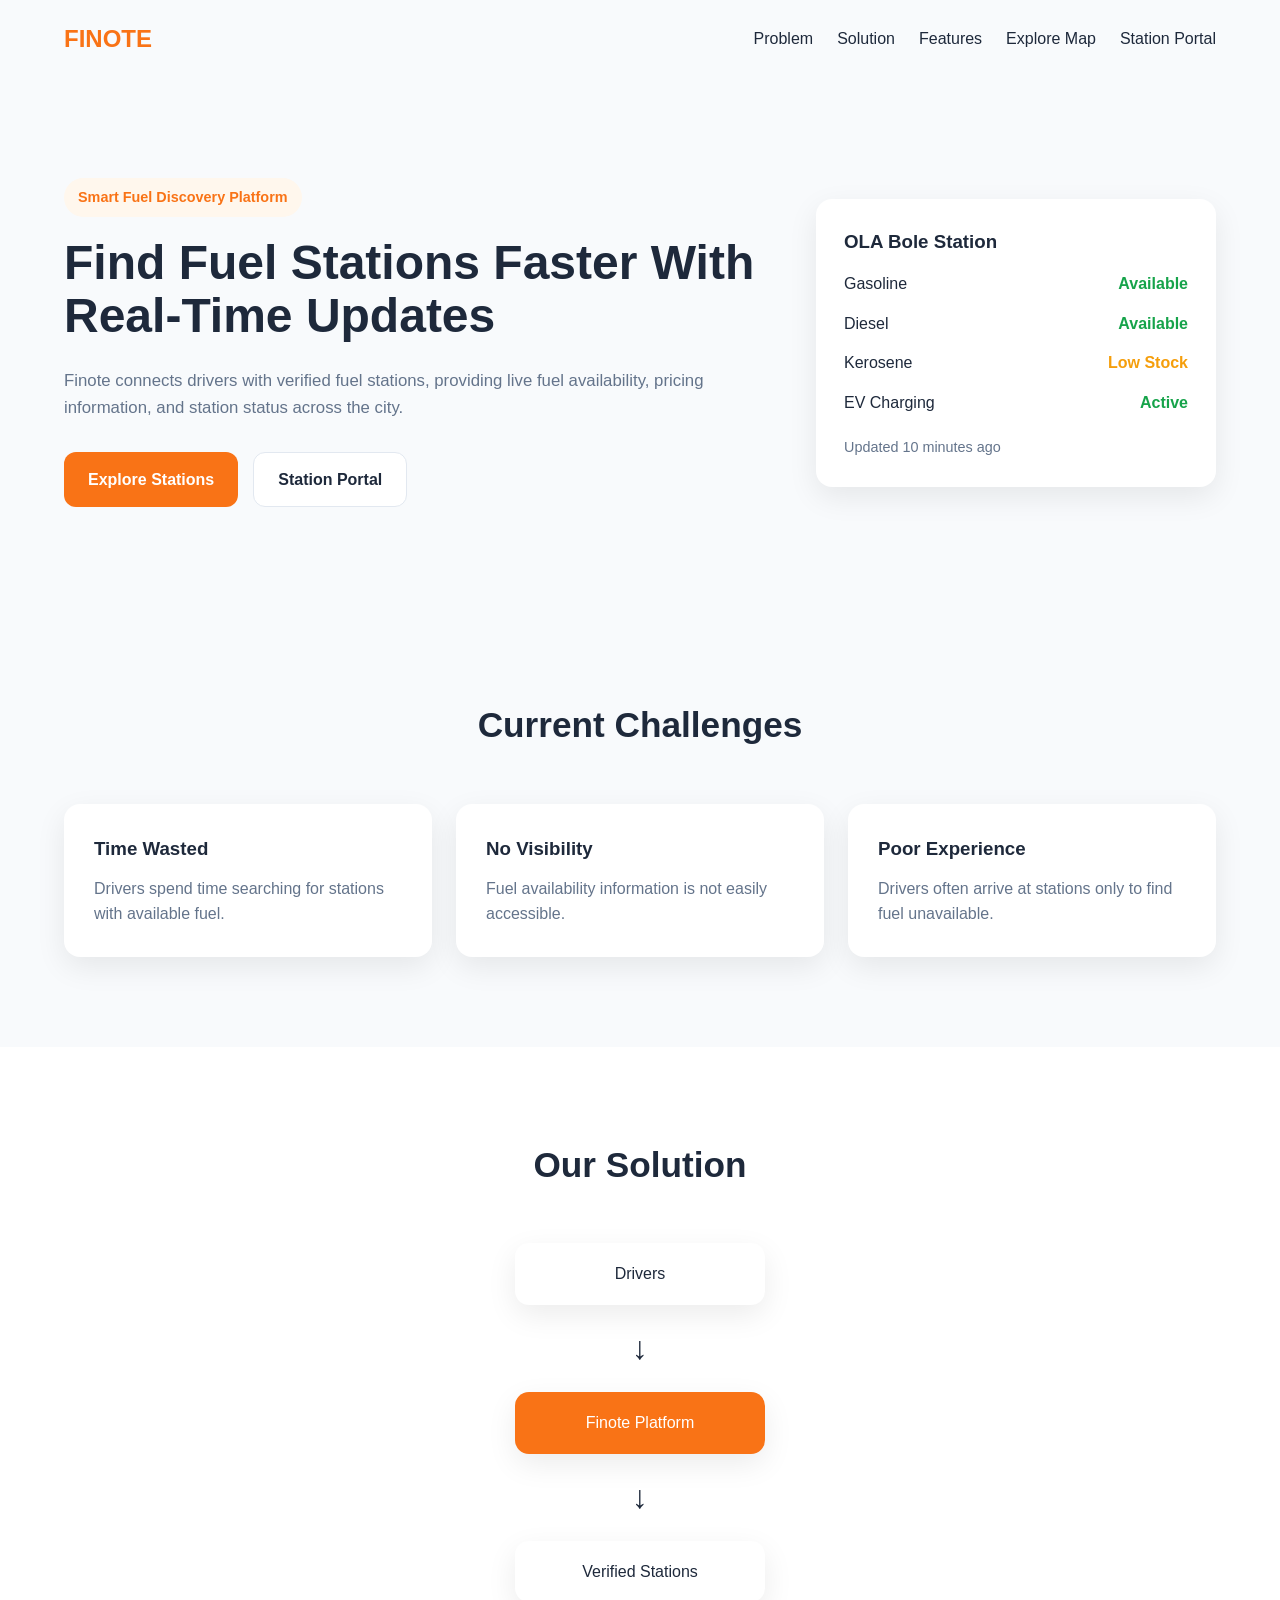
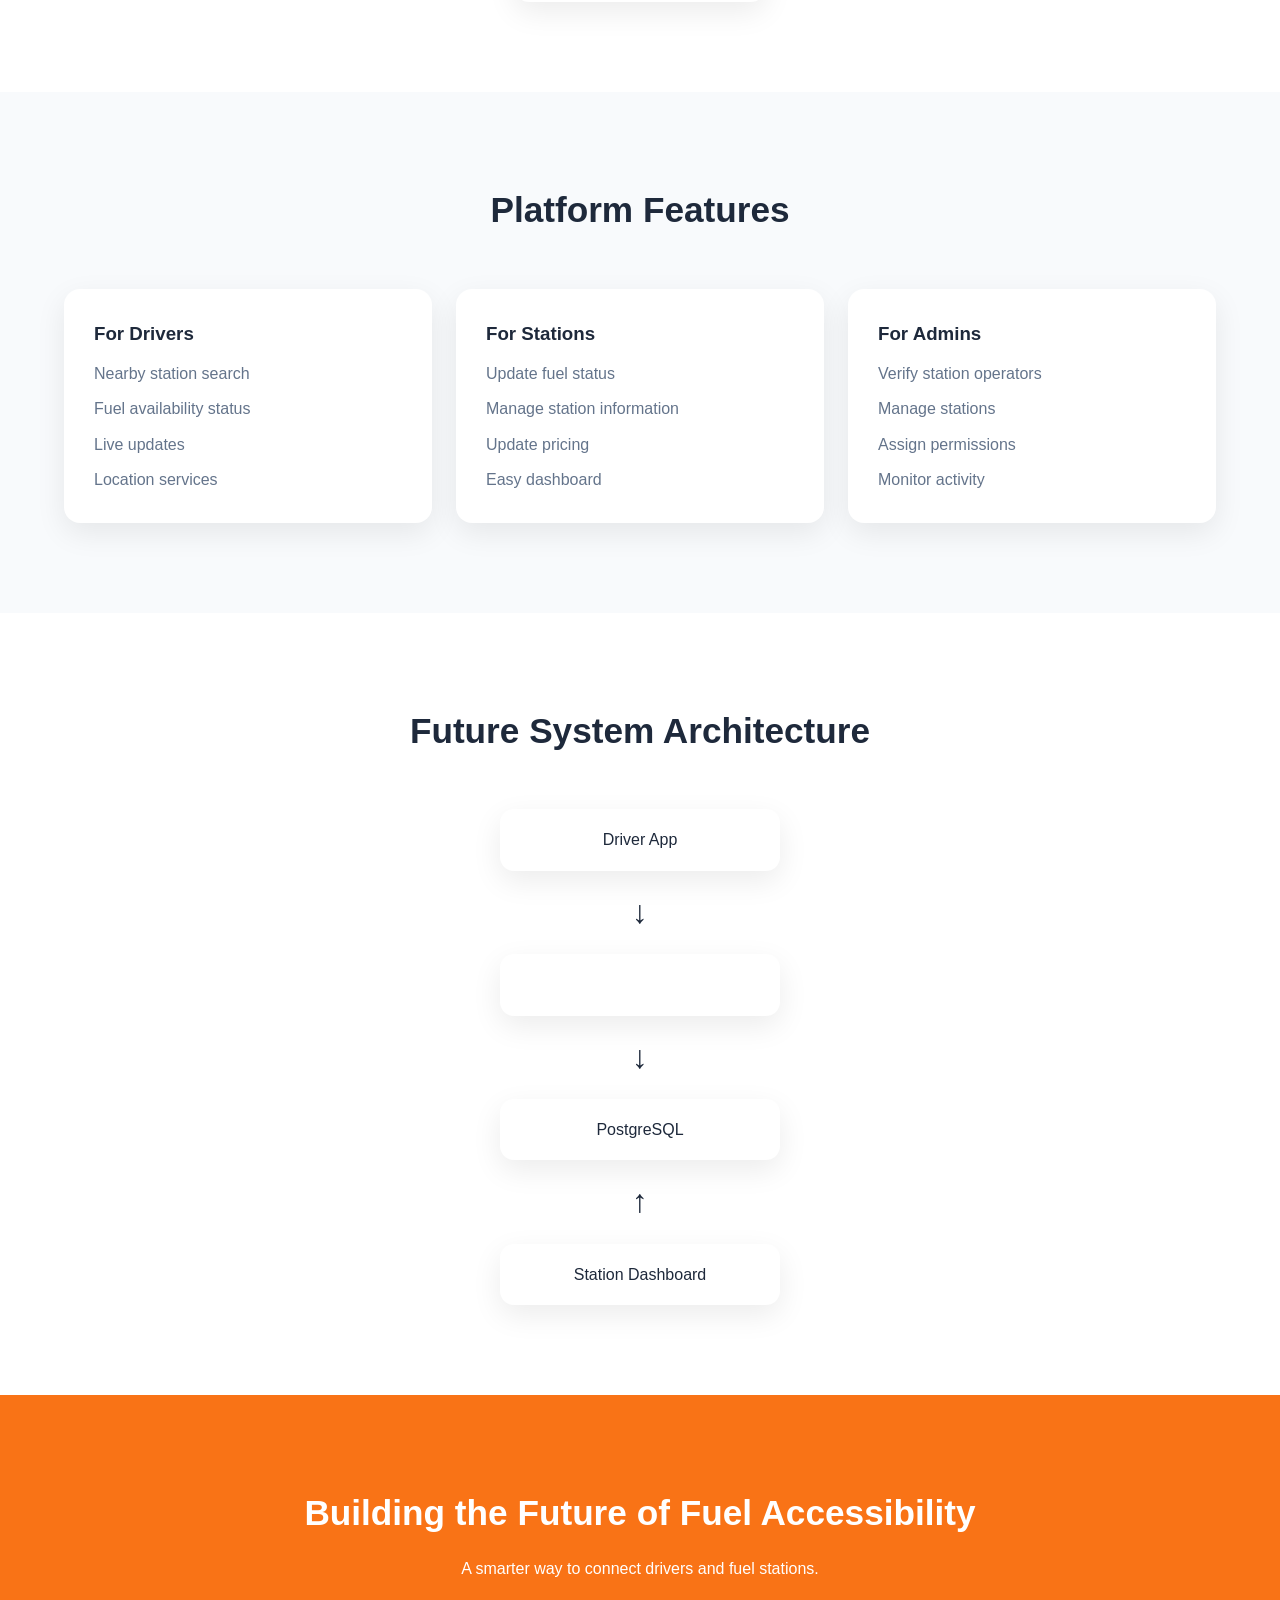
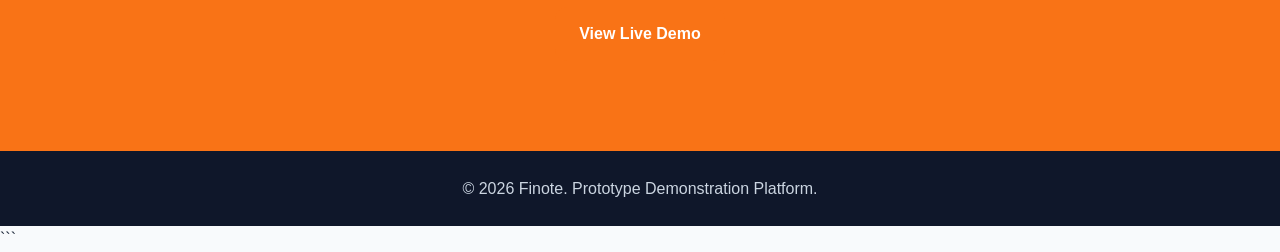
==== index.html @ 9a4e3122 "building the finote demo" ====
<!DOCTYPE html>

<html lang="en">
<head>
    <meta charset="UTF-8">
    <meta name="viewport" content="width=device-width, initial-scale=1.0">
    <title>Finote - Real-Time Fuel Availability Platform</title>


<link rel="stylesheet" href="css/style.css">


</head>
<body>


<!-- Navbar -->
<header class="navbar">
    <div class="container nav-container">

        <div class="logo">
            FINOTE
        </div>

        <nav class="nav-links">
            <a href="#problem">Problem</a>
            <a href="#solution">Solution</a>
            <a href="#features">Features</a>
            <a href="map.html">Explore Map</a>
            <a href="station-login.html">Station Portal</a>
        </nav>

    </div>
</header>

<!-- Hero Section -->
<section class="hero">

    <div class="container hero-content">

        <div class="hero-text">

            <span class="badge">
                Smart Fuel Discovery Platform
            </span>

            <h1>
                Find Fuel Stations Faster With Real-Time Updates
            </h1>

            <p>
                Finote connects drivers with verified fuel stations,
                providing live fuel availability, pricing information,
                and station status across the city.
            </p>

            <div class="hero-buttons">
                <a href="map.html" class="btn-primary">
                    Explore Stations
                </a>

                <a href="station-login.html" class="btn-secondary">
                    Station Portal
                </a>
            </div>

        </div>

        <div class="hero-card">

            <h3>OLA Bole Station</h3>

            <div class="status-item">
                <span>Gasoline</span>
                <span class="available">Available</span>
            </div>

            <div class="status-item">
                <span>Diesel</span>
                <span class="available">Available</span>
            </div>

            <div class="status-item">
                <span>Kerosene</span>
                <span class="low-stock">Low Stock</span>
            </div>

            <div class="status-item">
                <span>EV Charging</span>
                <span class="available">Active</span>
            </div>

            <p class="last-update">
                Updated 10 minutes ago
            </p>

        </div>

    </div>

</section>

<!-- Problem Section -->
<section id="problem" class="section">

    <div class="container">

        <h2>Current Challenges</h2>

        <div class="card-grid">

            <div class="card">
                <h3>Time Wasted</h3>
                <p>
                    Drivers spend time searching for stations with available fuel.
                </p>
            </div>

            <div class="card">
                <h3>No Visibility</h3>
                <p>
                    Fuel availability information is not easily accessible.
                </p>
            </div>

            <div class="card">
                <h3>Poor Experience</h3>
                <p>
                    Drivers often arrive at stations only to find fuel unavailable.
                </p>
            </div>

        </div>

    </div>

</section>

<!-- Solution -->
<section id="solution" class="section light-section">

    <div class="container">

        <h2>Our Solution</h2>

        <div class="workflow">

            <div class="workflow-box">
                Drivers
            </div>

            <div class="arrow">↓</div>

            <div class="workflow-box highlight">
                Finote Platform
            </div>

            <div class="arrow">↓</div>

            <div class="workflow-box">
                Verified Stations
            </div>

        </div>

    </div>

</section>

<!-- Features -->
<section id="features" class="section">

    <div class="container">

        <h2>Platform Features</h2>

        <div class="card-grid">

            <div class="card">
                <h3>For Drivers</h3>

                <ul>
                    <li>Nearby station search</li>
                    <li>Fuel availability status</li>
                    <li>Live updates</li>
                    <li>Location services</li>
                </ul>
            </div>

            <div class="card">
                <h3>For Stations</h3>

                <ul>
                    <li>Update fuel status</li>
                    <li>Manage station information</li>
                    <li>Update pricing</li>
                    <li>Easy dashboard</li>
                </ul>
            </div>

            <div class="card">
                <h3>For Admins</h3>

                <ul>
                    <li>Verify station operators</li>
                    <li>Manage stations</li>
                    <li>Assign permissions</li>
                    <li>Monitor activity</li>
                </ul>
            </div>

        </div>

    </div>

</section>

<!-- Architecture -->
<section class="section light-section">

    <div class="container">

        <h2>Future System Architecture</h2>

        <div class="architecture">

            <div class="arch-box">
                Driver App
            </div>

            <div class="arch-arrow">↓</div>

            <div class="arch-box highlight">
                Django REST API
            </div>

            <div class="arch-arrow">↓</div>

            <div class="arch-box">
                PostgreSQL
            </div>

            <div class="arch-arrow">↑</div>

            <div class="arch-box">
                Station Dashboard
            </div>

        </div>

    </div>

</section>

<!-- CTA -->
<section class="cta">

    <div class="container">

        <h2>
            Building the Future of Fuel Accessibility
        </h2>

        <p>
            A smarter way to connect drivers and fuel stations.
        </p>

        <a href="map.html" class="btn-primary">
            View Live Demo
        </a>

    </div>

</section>

<!-- Footer -->
<footer class="footer">
    <div class="container">
        <p>
            © 2026 Finote. Prototype Demonstration Platform.
        </p>
    </div>
</footer>
```

</body>
</html>
---- css/style.css ----
/* =========================
RESET
========================= */

*{
margin:0;
padding:0;
box-sizing:border-box;
}

html{
scroll-behavior:smooth;
}

body{
font-family:Inter, Arial, sans-serif;
background:#f8fafc;
color:#1e293b;
line-height:1.6;
}

a{
text-decoration:none;
color:inherit;
}

ul{
list-style:none;
}

img{
max-width:100%;
}

/* =========================
VARIABLES
========================= */

:root{
--primary:#f97316;
--primary-dark:#ea580c;


--success:#16a34a;
--warning:#f59e0b;
--danger:#dc2626;

--white:#ffffff;
--border:#e2e8f0;
--gray:#64748b;

--bg:#f8fafc;
--card:#ffffff;

--shadow:0 10px 30px rgba(0,0,0,.08);
--radius:16px;


}

/* =========================
GLOBAL
========================= */

.container{
width:min(1200px,90%);
margin:auto;
}

.section{
padding:90px 0;
}

.light-section{
background:white;
}

h1{
font-size:3rem;
line-height:1.1;
}

h2{
font-size:2.2rem;
text-align:center;
margin-bottom:50px;
}

h3{
margin-bottom:12px;
}

p{
color:var(--gray);
}

/* =========================
BUTTONS
========================= */

.btn-primary{
display:inline-flex;
align-items:center;
justify-content:center;


padding:14px 24px;

background:var(--primary);
color:white;

border:none;
border-radius:12px;

font-weight:600;

transition:.3s;
cursor:pointer;


}

.btn-primary:hover{
background:var(--primary-dark);
}

.btn-secondary{
display:inline-flex;
align-items:center;
justify-content:center;


padding:14px 24px;

border:1px solid var(--border);

background:white;
border-radius:12px;

font-weight:600;


}

.btn-secondary:hover

/* =========================
NAVBAR
========================= */

.navbar{
background:white;
border-bottom:1px solid var(--border);


position:sticky;
top:0;
z-index:100;


}

.nav-container{
display:flex;
align-items:center;
justify-content:space-between;


padding:20px 0;


}

.logo{
font-size:1.5rem;
font-weight:800;
color:var(--primary);
}

.nav-links{
display:flex;
align-items:center;
gap:24px;
}

.nav-links a{
font-weight:500;
}

/* =========================
HERO
========================= */

.hero{
padding:100px 0;
}

.hero-content{
display:grid;
grid-template-columns:1fr 400px;
gap:60px;
align-items:center;
}

.badge{
display:inline-block;


padding:8px 14px;

background:#fff7ed;
color:var(--primary);

border-radius:999px;

font-size:.9rem;
font-weight:600;

margin-bottom:20px;


}

.hero-text p{
margin:25px 0;
font-size:1.05rem;
}

.hero-buttons{
display:flex;
gap:15px;
margin-top:30px;
}

.hero-card{
background:white;
padding:28px;
border-radius:var(--radius);
box-shadow:var(--shadow);
}

.status-item{
display:flex;
justify-content:space-between;
margin:14px 0;
}

.available{
color:var(--success);
font-weight:600;
}

.low-stock{
color:var(--warning);
font-weight:600;
}

.last-update{
margin-top:20px;
font-size:.9rem;
}

/* =========================
CARDS
========================= */

.card-grid{
display:grid;
grid-template-columns:repeat(3,1fr);
gap:24px;
}

.card{
background:white;
padding:30px;
border-radius:var(--radius);
box-shadow:var(--shadow);
}

.card ul{
display:flex;
flex-direction:column;
gap:10px;
}

.card li{
color:var(--gray);
}

/* =========================
WORKFLOW
========================= */

.workflow{
display:flex;
flex-direction:column;
align-items:center;
gap:18px;
}

.workflow-box{
background:white;
padding:18px 30px;
border-radius:14px;
box-shadow:var(--shadow);
min-width:250px;
text-align:center;
}

.highlight{
background:var(--primary);
color:white;
}

.arrow{
font-size:2rem;
}

/* =========================
ARCHITECTURE
========================= */

.architecture{
display:flex;
flex-direction:column;
align-items:center;
gap:16px;
}

.arch-box{
min-width:280px;


background:white;

padding:18px 24px;

text-align:center;

border-radius:14px;

box-shadow:var(--shadow);


}

.arch-arrow{
font-size:2rem;
}

/* =========================
CTA
========================= */

.cta{
background:var(--primary);
color:white;


text-align:center;

padding:90px 20px;


}

.cta h2{
color:white;
margin-bottom:15px;
}

.cta p{
color:white;
margin-bottom:25px;
}

/* =========================
FOOTER
========================= */

.footer{
background:#0f172a;
color:white;
text-align:center;
padding:25px;
}

.footer p{
color:#cbd5e1;
}

/* =========================
AUTH PAGES
========================= */

.auth-page{
min-height:100vh;


display:flex;
justify-content:center;
align-items:center;

padding:40px 20px;


}

.auth-card,
.register-card{
width:100%;
max-width:650px;


background:white;

padding:40px;

border-radius:20px;

box-shadow:var(--shadow);


}

.auth-card h1,
.register-card h1{
margin:20px 0 10px;
}

.form-group{
margin-top:18px;
}

.form-group label{
display:block;
margin-bottom:8px;
font-weight:600;
}

.form-group input,
.form-group select{
width:100%;


padding:14px;

border:1px solid var(--border);

border-radius:12px;

font-size:1rem;


}

.auth-card button,
.register-card button{
width:100%;
margin-top:24px;
}

.auth-footer{
margin-top:20px;
text-align:center;
}

/* =========================
PAGE HEADER
========================= */

.page-header{
margin-bottom:35px;
}

.page-header h1{
font-size:2rem;
margin-bottom:10px;
}

/* =========================
RESPONSIVE
========================= */

@media(max-width:992px){


.hero-content{
    grid-template-columns:1fr;
}

.card-grid{
    grid-template-columns:1fr;
}


}

@media(max-width:768px){


h1{
    font-size:2.2rem;
}

h2{
    font-size:1.8rem;
}

.nav-container{
    flex-direction:column;
    gap:20px;
}

.nav-links{
    flex-wrap:wrap;
    justify-content:center;
}

.hero-buttons{
    flex-direction:column;
}


}
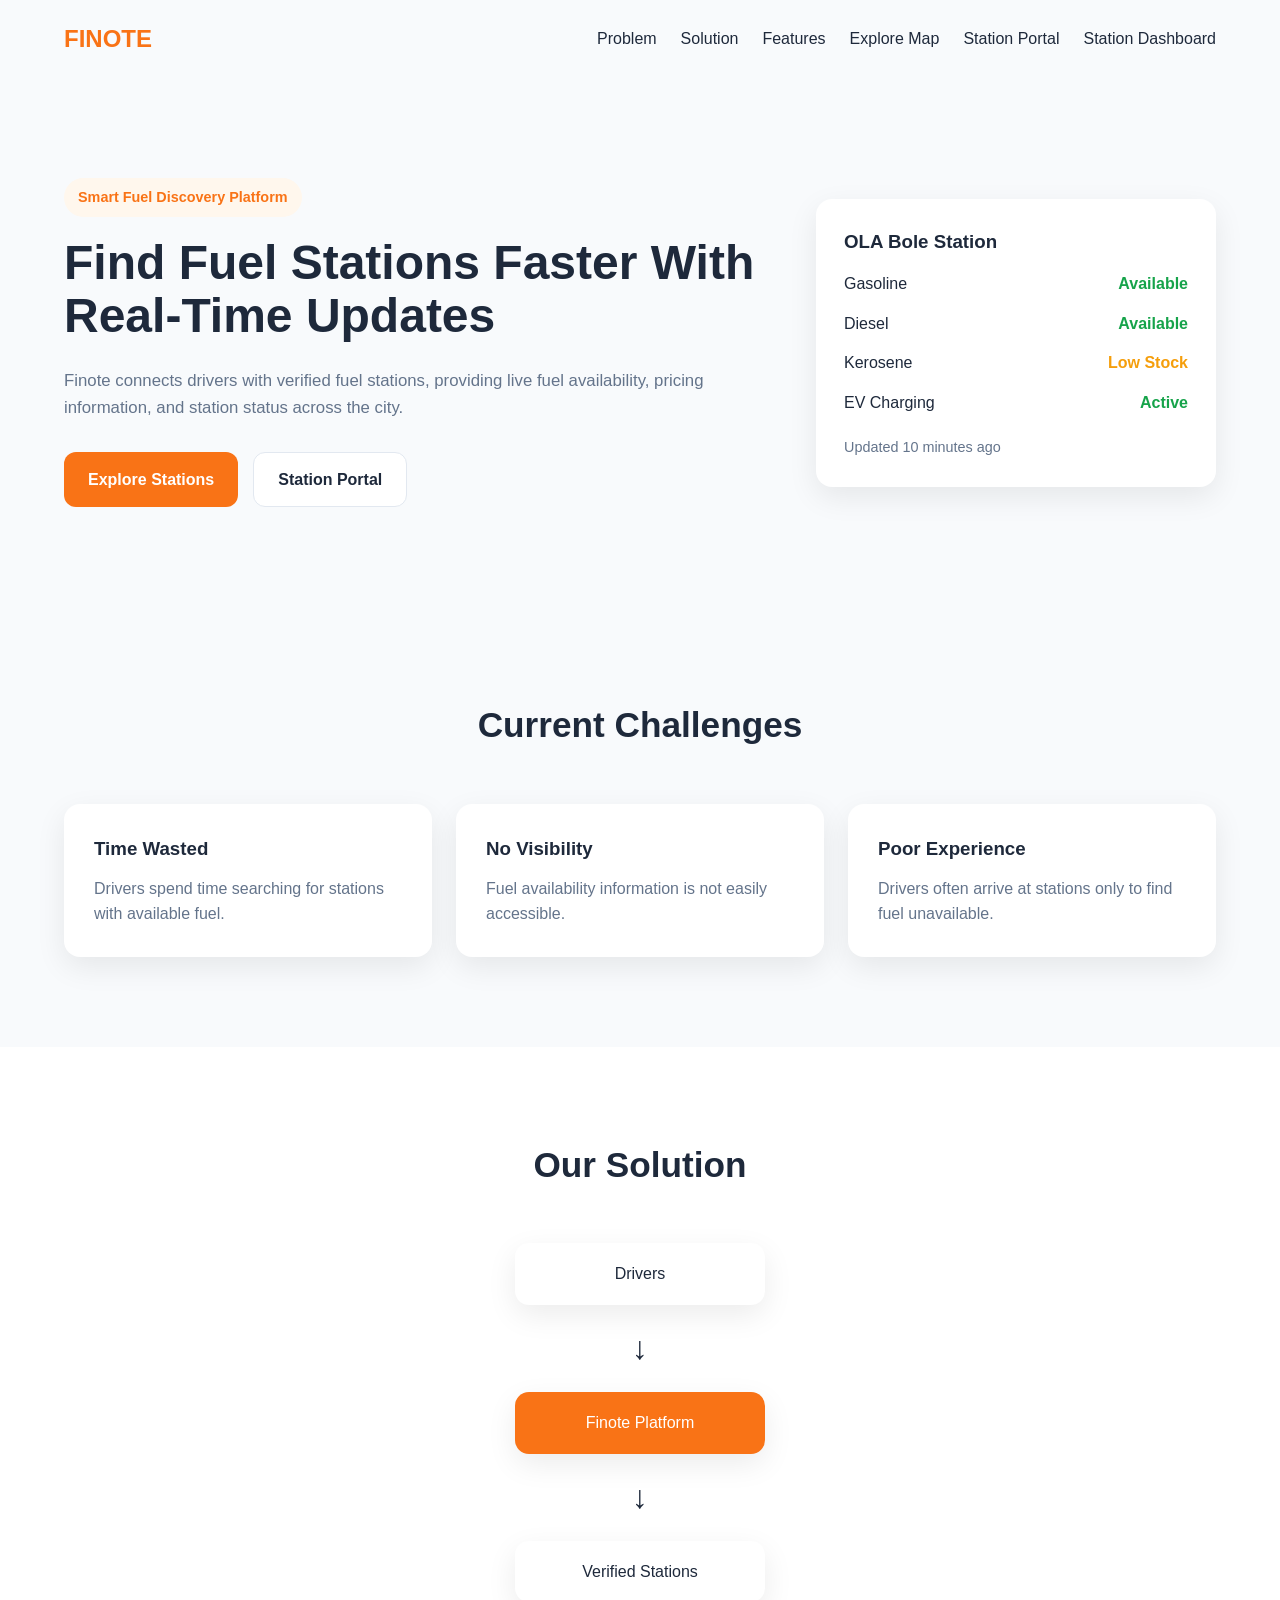
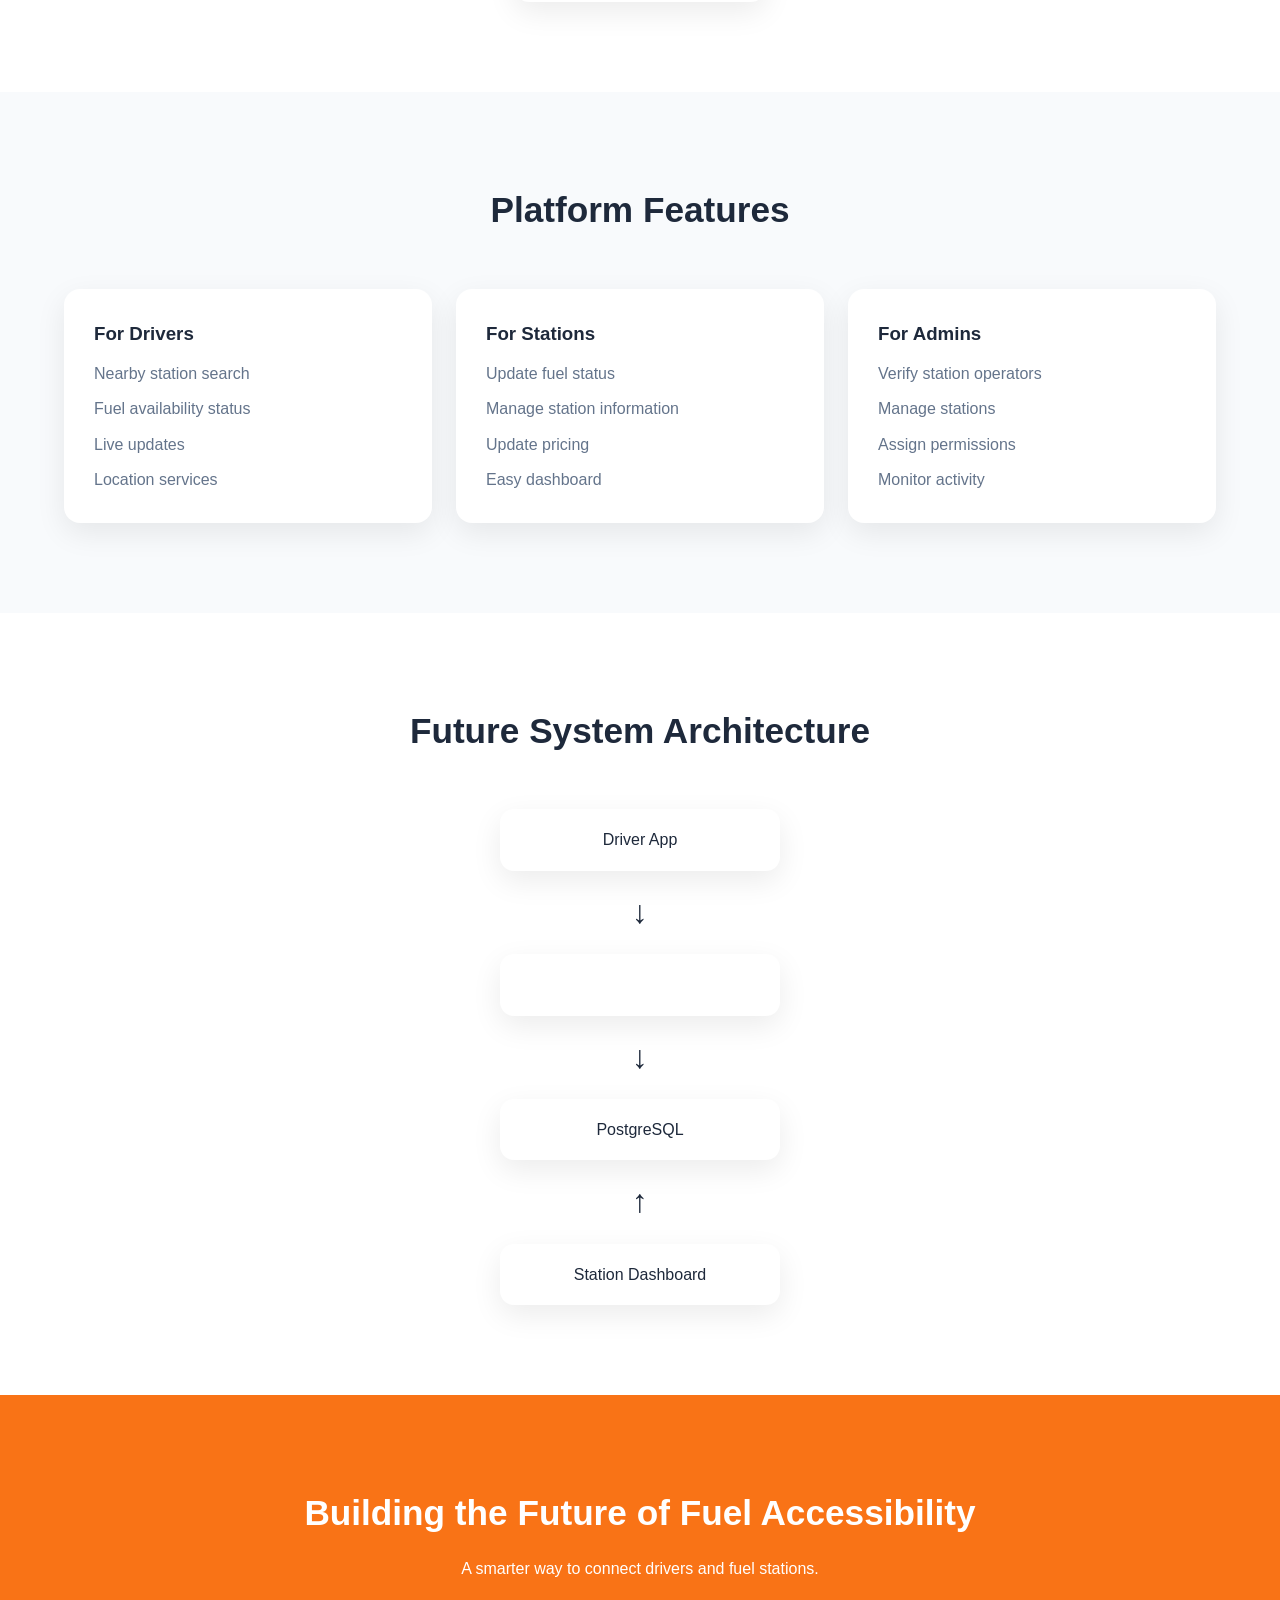
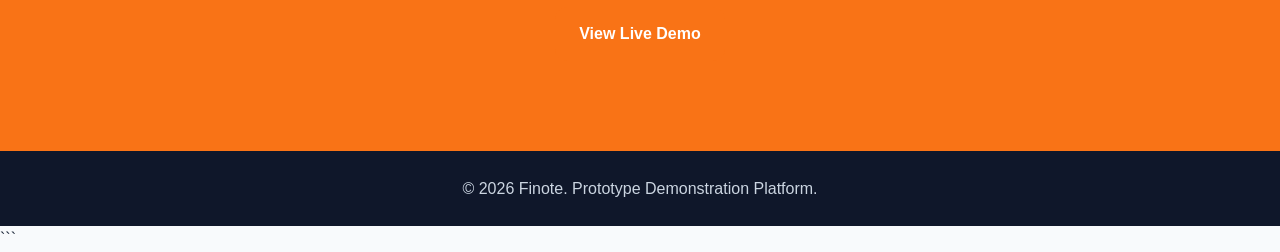
==== commit 1bd911ee: "feat:updating the uis" ====
--- a/index.html
+++ b/index.html
@@ -28,6 +28,7 @@
             <a href="#features">Features</a>
             <a href="map.html">Explore Map</a>
             <a href="station-login.html">Station Portal</a>
+             <a href="station-dashboard.html">Station Dashboard</a>
         </nav>
 
     </div>
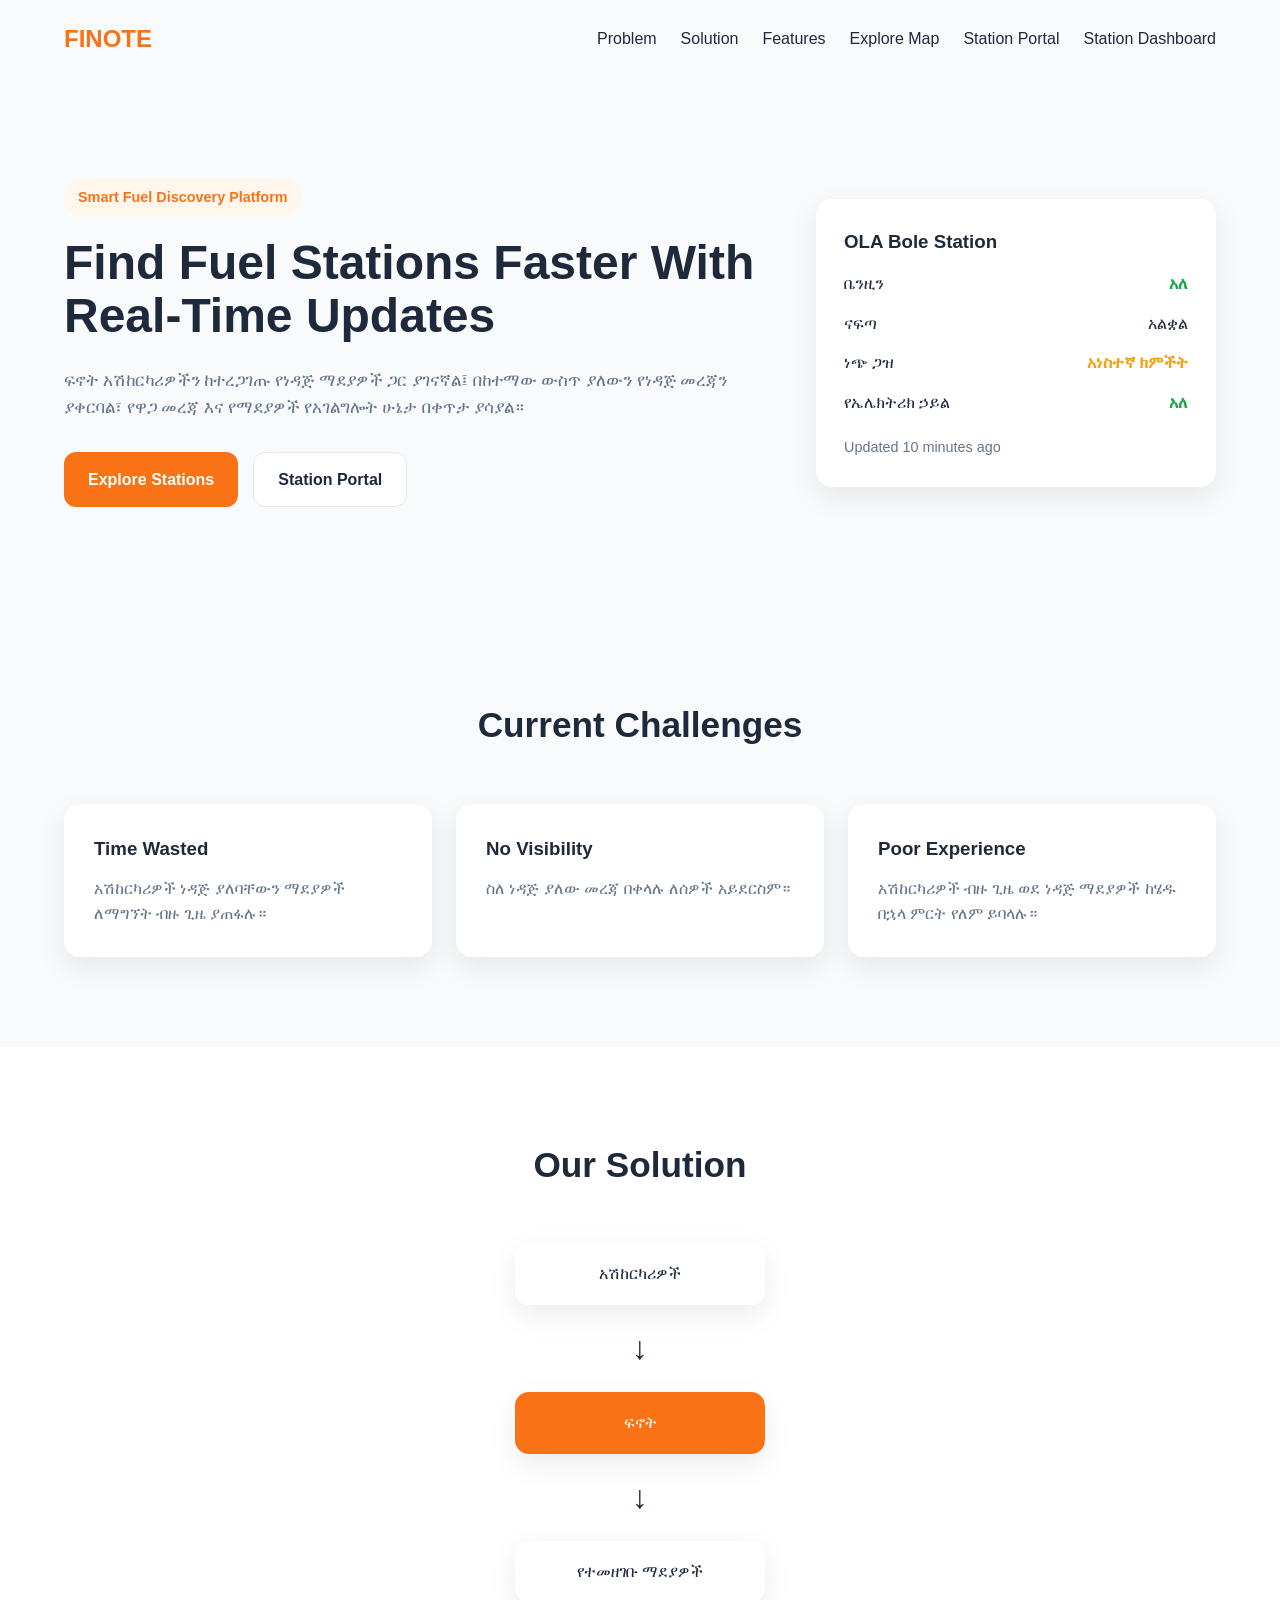
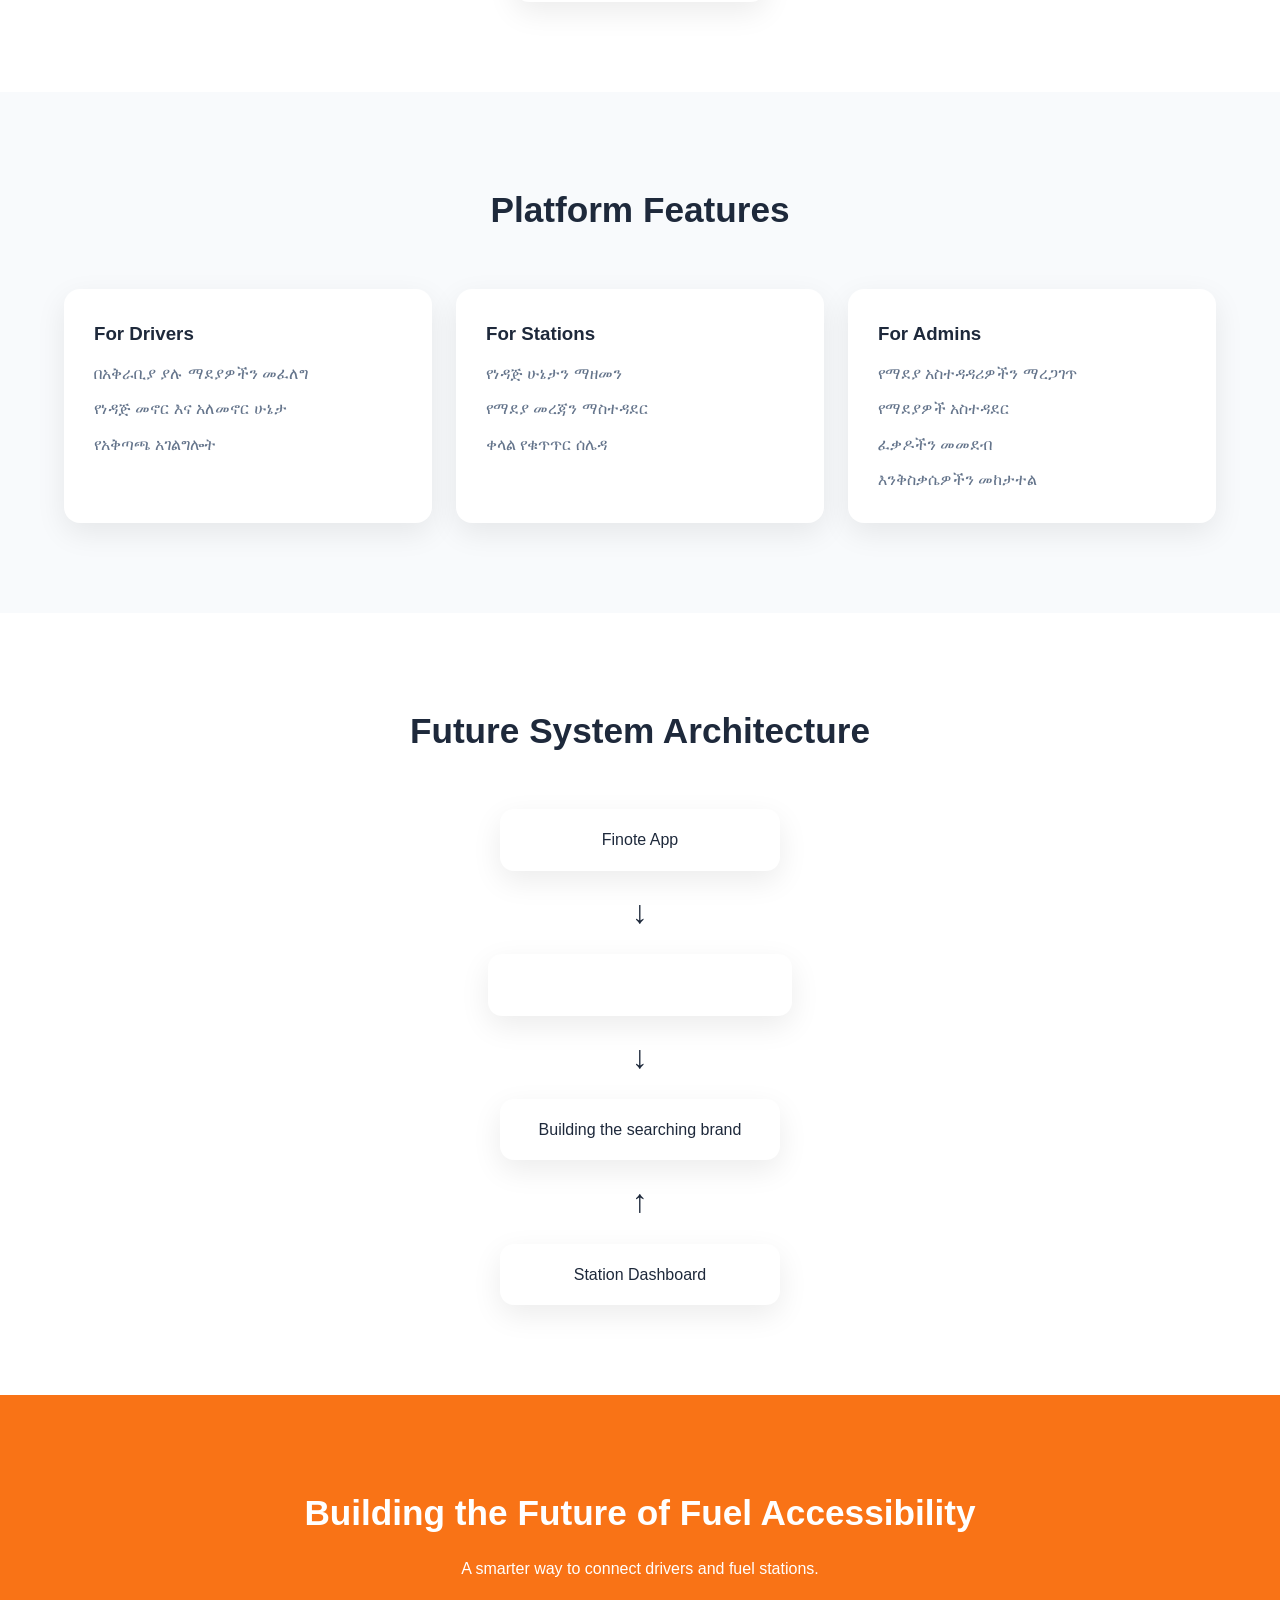
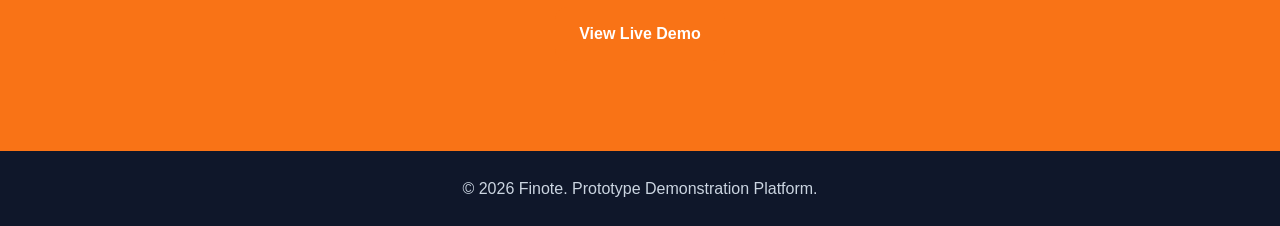
==== commit bff613fc: "feat: upgrading the ui and ux" ====
--- a/index.html
+++ b/index.html
@@ -50,9 +50,9 @@
             </h1>
 
             <p>
-                Finote connects drivers with verified fuel stations,
-                providing live fuel availability, pricing information,
-                and station status across the city.
+               ፍኖት አሽከርካሪዎችን ከተረጋገጡ የነዳጅ ማደያዎች 
+               ጋር ያገናኛል፤ በከተማው ውስጥ ያለውን የነዳጅ መረጃን ያቀርባል፣ 
+               የዋጋ መረጃ እና የማደያዎች የአገልግሎት ሁኔታ በቀጥታ ያሳያል።
             </p>
 
             <div class="hero-buttons">
@@ -72,23 +72,23 @@
             <h3>OLA Bole Station</h3>
 
             <div class="status-item">
-                <span>Gasoline</span>
-                <span class="available">Available</span>
-            </div>
-
-            <div class="status-item">
-                <span>Diesel</span>
-                <span class="available">Available</span>
-            </div>
-
-            <div class="status-item">
-                <span>Kerosene</span>
-                <span class="low-stock">Low Stock</span>
-            </div>
-
-            <div class="status-item">
-                <span>EV Charging</span>
-                <span class="available">Active</span>
+                <span>ቤንዚን</span>
+                <span class="available">አለ</span>
+            </div>
+
+            <div class="status-item">
+                <span>ናፍጣ</span>
+                <span class="availablee">አልቋል</span>
+            </div>
+
+            <div class="status-item">
+                <span>ነጭ ጋዝ</span>
+                <span class="low-stock">አነስተኛ ክምችት</span>
+            </div>
+
+            <div class="status-item">
+                <span>የኤሌክትሪክ ኃይል</span>
+                <span class="available">አለ</span>
             </div>
 
             <p class="last-update">
@@ -113,21 +113,21 @@
             <div class="card">
                 <h3>Time Wasted</h3>
                 <p>
-                    Drivers spend time searching for stations with available fuel.
+                   አሽከርካሪዎች ነዳጅ ያለባቸውን ማደያዎች ለማግኘት ብዙ ጊዜ ያጠፋሉ።
                 </p>
             </div>
 
             <div class="card">
                 <h3>No Visibility</h3>
                 <p>
-                    Fuel availability information is not easily accessible.
+                    ስለ ነዳጅ ያለው መረጃ በቀላሉ ለሰዎች አይደርስም።
                 </p>
             </div>
 
             <div class="card">
                 <h3>Poor Experience</h3>
                 <p>
-                    Drivers often arrive at stations only to find fuel unavailable.
+                    አሽከርካሪዎች ብዙ ጊዜ ወደ ነዳጅ ማደያዎች ከሄዱ በኋላ ምርት የለም ይባላሉ።
                 </p>
             </div>
 
@@ -147,19 +147,19 @@
         <div class="workflow">
 
             <div class="workflow-box">
-                Drivers
+                አሽከርካሪዎች
             </div>
 
             <div class="arrow">↓</div>
 
             <div class="workflow-box highlight">
-                Finote Platform
+                ፍኖት
             </div>
 
             <div class="arrow">↓</div>
 
             <div class="workflow-box">
-                Verified Stations
+               የተመዘገቡ ማደያዎች
             </div>
 
         </div>
@@ -181,10 +181,9 @@
                 <h3>For Drivers</h3>
 
                 <ul>
-                    <li>Nearby station search</li>
-                    <li>Fuel availability status</li>
-                    <li>Live updates</li>
-                    <li>Location services</li>
+                    <li>በአቅራቢያ ያሉ ማደያዎችን መፈለግ</li>
+                    <li>የነዳጅ መኖር እና አለመኖር ሁኔታ</li>
+                    <li>የአቅጣጫ አገልግሎት</li>
                 </ul>
             </div>
 
@@ -192,10 +191,9 @@
                 <h3>For Stations</h3>
 
                 <ul>
-                    <li>Update fuel status</li>
-                    <li>Manage station information</li>
-                    <li>Update pricing</li>
-                    <li>Easy dashboard</li>
+                    <li>የነዳጅ ሁኔታን ማዘመን</li>
+                    <li>የማደያ መረጃን ማስተዳደር</li>
+                    <li>ቀላል የቁጥጥር ሰሌዳ</li>
                 </ul>
             </div>
 
@@ -203,10 +201,10 @@
                 <h3>For Admins</h3>
 
                 <ul>
-                    <li>Verify station operators</li>
-                    <li>Manage stations</li>
-                    <li>Assign permissions</li>
-                    <li>Monitor activity</li>
+                    <li>የማደያ አስተዳዳሪዎችን ማረጋገጥ</li>
+                    <li>የማደያዎች አስተዳደር</li>
+                    <li>ፈቃዶችን መመደብ</li>
+                    <li>እንቅስቃሴዎችን መከታተል</li>
                 </ul>
             </div>
 
@@ -226,19 +224,19 @@
         <div class="architecture">
 
             <div class="arch-box">
-                Driver App
+                Finote App
             </div>
 
             <div class="arch-arrow">↓</div>
-
+              
             <div class="arch-box highlight">
-                Django REST API
-            </div>
-
+                spreading the platform across Africa
+            </div>
+     
             <div class="arch-arrow">↓</div>
 
             <div class="arch-box">
-                PostgreSQL
+                Building the searching brand
             </div>
 
             <div class="arch-arrow">↑</div>
@@ -282,7 +280,7 @@
         </p>
     </div>
 </footer>
-```
+
 
 </body>
 </html>
